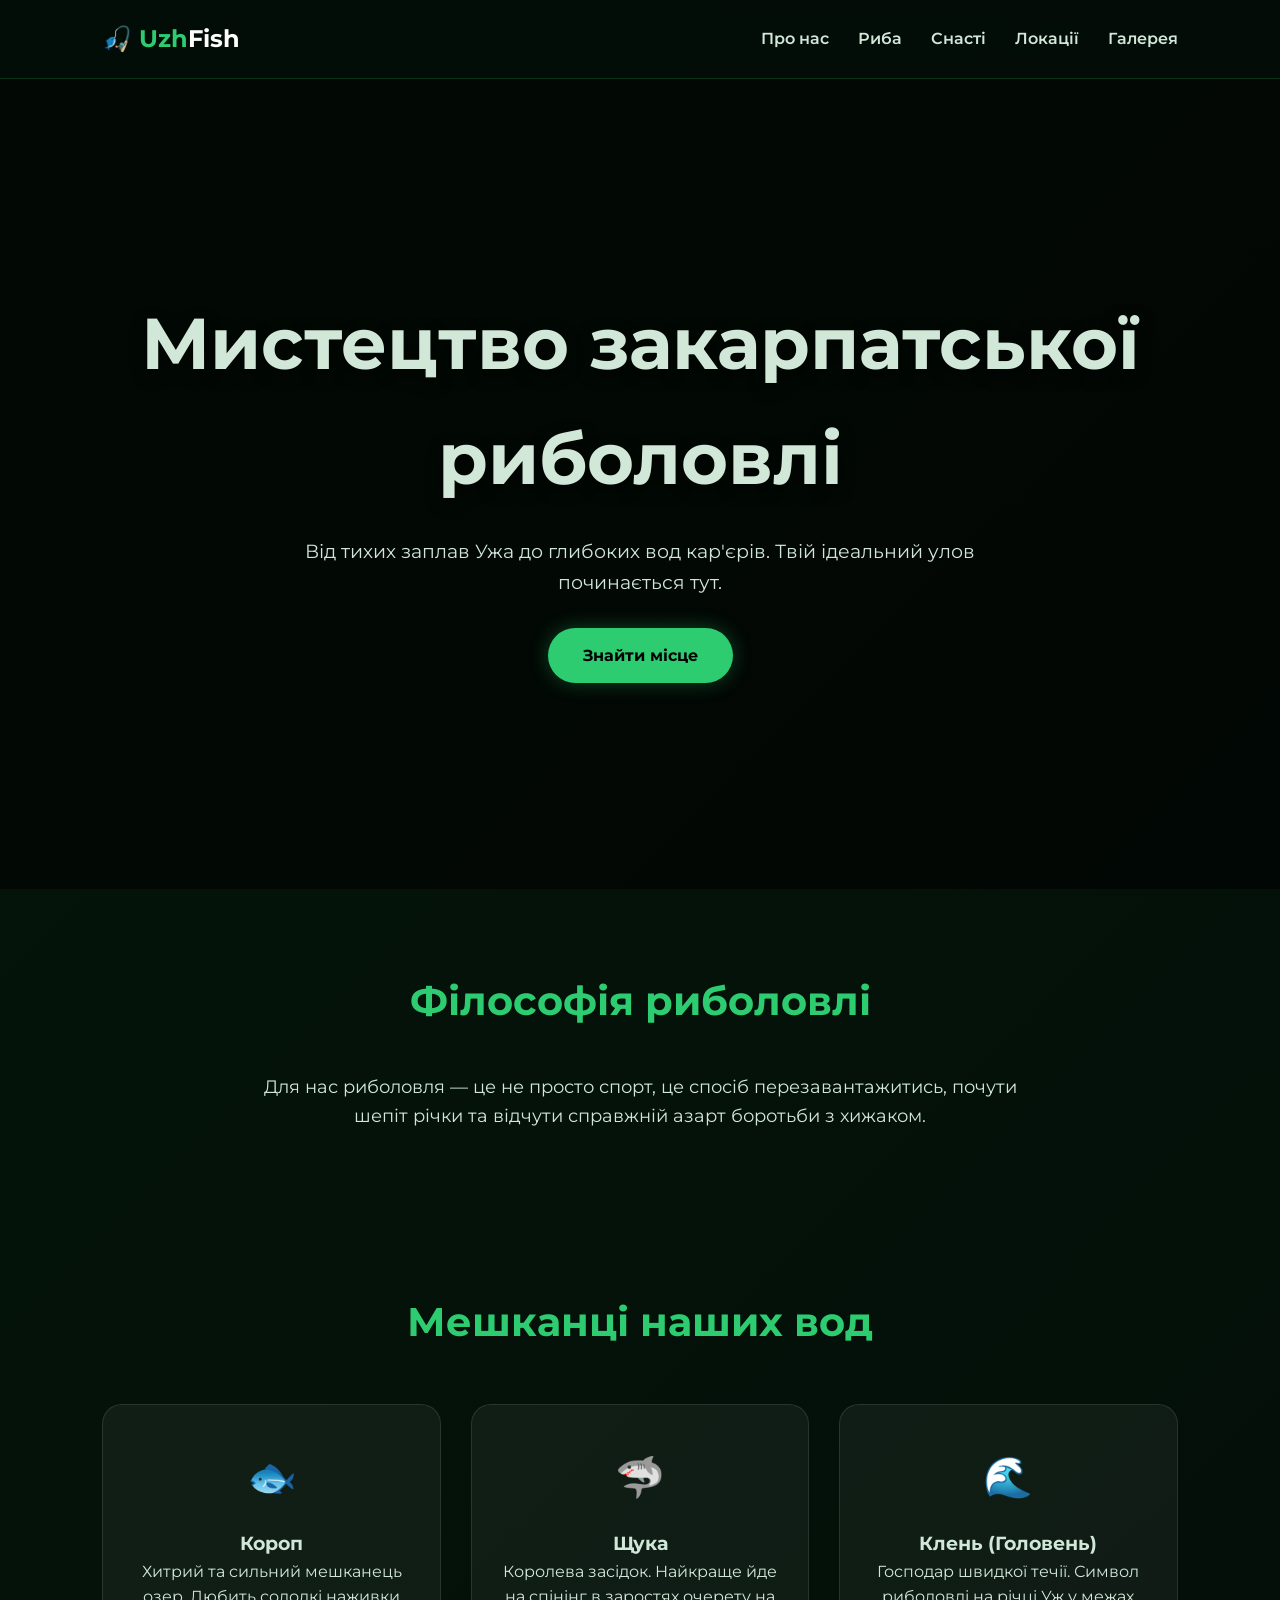
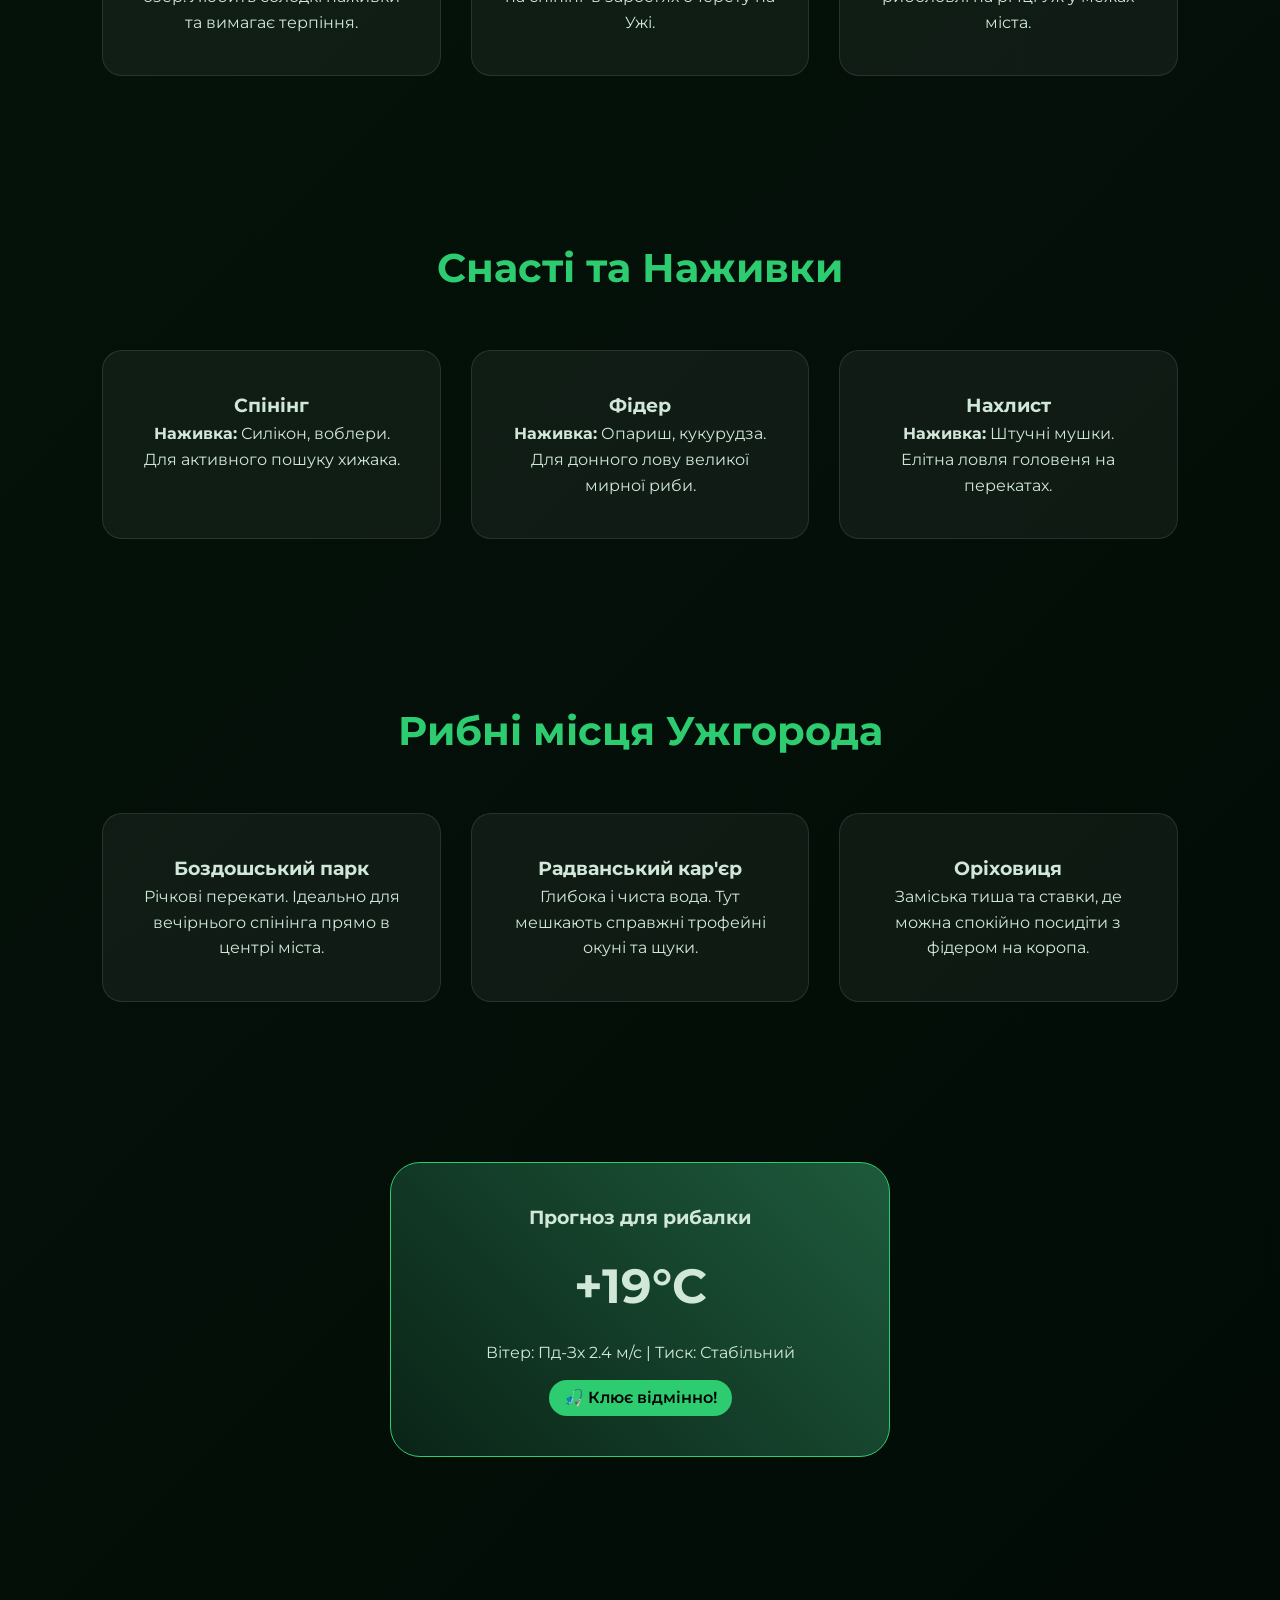
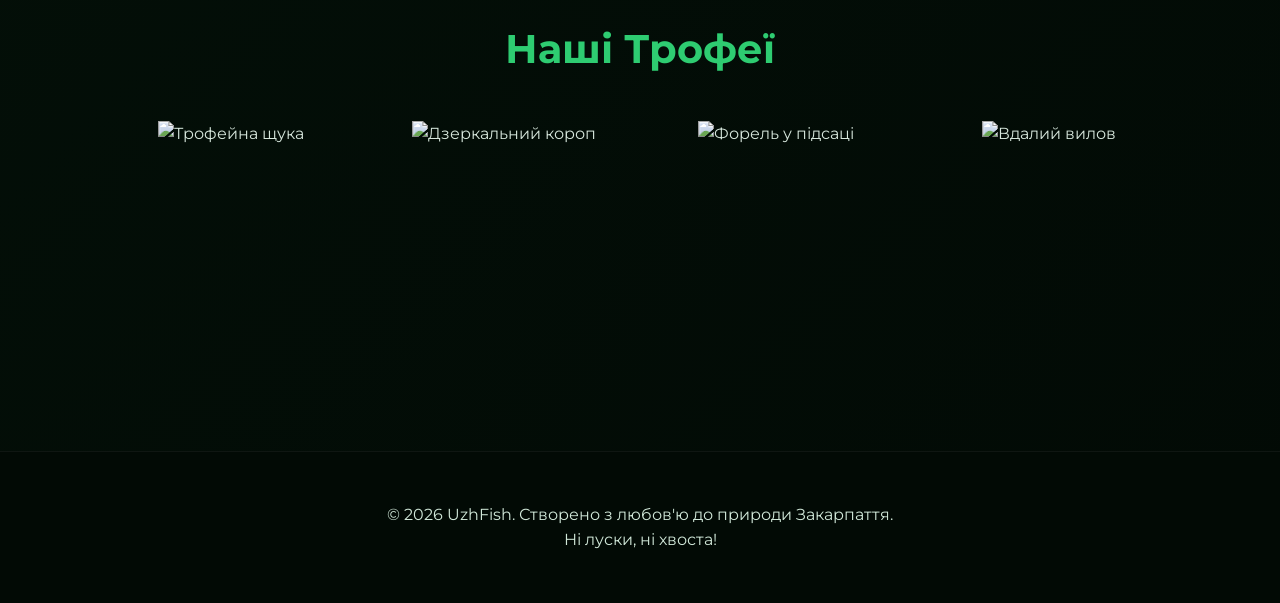
==== index.html @ f30ce9bf "Add files via upload" ====
<!DOCTYPE html>
<html lang="uk">
<head>
    <meta charset="UTF-8">
    <meta name="viewport" content="width=device-width, initial-scale=1.0">
    <title>UzhFish — Світ риболовлі в Ужгороді</title>
    <link rel="stylesheet" href="style.css">
    <link href="https://fonts.googleapis.com/css2?family=Montserrat:wght@400;600;700&display=swap" rel="stylesheet">
</head>
<body>

    <header>
        <div class="logo">🎣 <span>Uzh</span>Fish</div>
        <nav>
            <a href="#about">Про нас</a>
            <a href="#fishes">Риба</a>
            <a href="#tackle">Снасті</a>
            <a href="#locations">Локації</a>
            <a href="#gallery">Галерея</a>
        </nav>
    </header>

    <section class="hero">
        <div class="hero-content">
            <h1>Мистецтво закарпатської риболовлі</h1>
            <p>Від тихих заплав Ужа до глибоких вод кар'єрів. Твій ідеальний улов починається тут.</p>
            <a href="#locations" class="btn">Знайти місце</a>
        </div>
    </section>

    <section id="about" class="section">
        <h2>Філософія риболовлі</h2>
        <p class="section-desc">Для нас риболовля — це не просто спорт, це спосіб перезавантажитись, почути шепіт річки та відчути справжній азарт боротьби з хижаком.</p>
    </section>

    <section id="fishes" class="section">
        <h2 class="title-bg">Мешканці наших вод</h2>
        <div class="cards-grid">
            <div class="card reveal">
                <div class="card-icon">🐟</div>
                <h3>Короп</h3>
                <p>Хитрий та сильний мешканець озер. Любить солодкі наживки та вимагає терпіння.</p>
            </div>
            <div class="card reveal">
                <div class="card-icon">🦈</div>
                <h3>Щука</h3>
                <p>Королева засідок. Найкраще йде на спінінг в заростях очерету на Ужі.</p>
            </div>
            <div class="card reveal">
                <div class="card-icon">🌊</div>
                <h3>Клень (Головень)</h3>
                <p>Господар швидкої течії. Символ риболовлі на річці Уж у межах міста.</p>
            </div>
        </div>
    </section>

    <section id="tackle" class="section dark-bg">
        <h2>Снасті та Наживки</h2>
        <div class="cards-grid">
            <div class="card reveal">
                <h3>Спінінг</h3>
                <p><strong>Наживка:</strong> Силікон, воблери.<br>Для активного пошуку хижака.</p>
            </div>
            <div class="card reveal">
                <h3>Фідер</h3>
                <p><strong>Наживка:</strong> Опариш, кукурудза.<br>Для донного лову великої мирної риби.</p>
            </div>
            <div class="card reveal">
                <h3>Нахлист</h3>
                <p><strong>Наживка:</strong> Штучні мушки.<br>Елітна ловля головеня на перекатах.</p>
            </div>
        </div>
    </section>

    <section id="locations" class="section">
        <h2>Рибні місця Ужгорода</h2>
        <div class="cards-grid">
            <div class="card reveal location-card">
                <h3>Боздошський парк</h3>
                <p>Річкові перекати. Ідеально для вечірнього спінінга прямо в центрі міста.</p>
            </div>
            <div class="card reveal location-card">
                <h3>Радванський кар'єр</h3>
                <p>Глибока і чиста вода. Тут мешкають справжні трофейні окуні та щуки.</p>
            </div>
            <div class="card reveal location-card">
                <h3>Оріховиця</h3>
                <p>Заміська тиша та ставки, де можна спокійно посидіти з фідером на коропа.</p>
            </div>
        </div>
    </section>

    <section class="section">
        <div class="weather-widget">
            <h3>Прогноз для рибалки</h3>
            <div class="weather-main">+19°C</div>
            <p>Вітер: Пд-Зх 2.4 м/с | Тиск: Стабільний</p>
            <span class="badge">🎣 Клює відмінно!</span>
        </div>
    </section>

   <section id="gallery" class="section">
        <h2>Наші Трофеї</h2>
        <div class="gallery">
            <div class="gallery-item">
                <img src="C:\Users\SystemX\Desktop\123123312\Щука.jpg" alt="Трофейна щука">
            </div>
            <div class="gallery-item">
                <img src="C:\Users\SystemX\Desktop\123123312\Дзеркальний Короп.jpg" alt="Дзеркальний короп">
            </div>
            <div class="gallery-item">
                <img src="C:\Users\SystemX\Desktop\123123312\Форель.png" alt="Форель у підсаці">
            </div>
            <div class="gallery-item">
                <img src="C:\Users\SystemX\Desktop\123123312\Клень.jpg" alt="Вдалий вилов">
            </div>
        </div>
    </section>

    <footer>
        <p>© 2026 UzhFish. Створено з любов'ю до природи Закарпаття.</p>
        <p>Ні луски, ні хвоста!</p>
    </footer>

    <button id="backToTop" title="Нагору">↑</button>

    <script src="script.js"></script>
</body>
</html>
---- style.css ----
/* Основні налаштування */
:root {
    --dark-bg: #040d07;
    --main-green: #0a2417;
    --accent-green: #2ecc71;
    --text-light: #d1e8d9;
    --glass: rgba(255, 255, 255, 0.05);
}

* {
    margin: 0;
    padding: 0;
    box-sizing: border-box;
    font-family: 'Montserrat', sans-serif;
    scroll-behavior: smooth;
}

body {
    background: linear-gradient(135deg, #05160c 0%, #020a05 100%);
    color: var(--text-light);
    line-height: 1.6;
    overflow-x: hidden;
}

/* Скролбар */
::-webkit-scrollbar { width: 8px; }
::-webkit-scrollbar-track { background: var(--dark-bg); }
::-webkit-scrollbar-thumb { background: var(--accent-green); border-radius: 10px; }

/* Шапка */
header {
    display: flex;
    justify-content: space-between;
    align-items: center;
    padding: 20px 8%;
    background: rgba(4, 13, 7, 0.9);
    backdrop-filter: blur(10px);
    position: sticky;
    top: 0;
    z-index: 1000;
    border-bottom: 1px solid rgba(46, 204, 113, 0.2);
}

.logo {
    font-size: 24px;
    font-weight: 700;
    color: #fff;
}

.logo span { color: var(--accent-green); }

nav a {
    color: var(--text-light);
    text-decoration: none;
    margin-left: 25px;
    font-weight: 600;
    transition: 0.3s;
}

nav a:hover { color: var(--accent-green); }

/* Hero Section */
.hero {
    height: 90vh;
    background: linear-gradient(rgba(0,0,0,0.6), rgba(0,0,0,0.6)), 
                url('https://images.unsplash.com/photo-1541814674393-27ea22c4ebde?q=80&w=2000') center/cover;
    display: flex;
    align-items: center;
    justify-content: center;
    text-align: center;
}

.hero h1 {
    font-size: clamp(2.5rem, 6vw, 4.5rem);
    margin-bottom: 20px;
    text-shadow: 0 5px 15px rgba(0,0,0,0.5);
}

.hero p {
    font-size: 1.2rem;
    max-width: 700px;
    margin: 0 auto 30px;
}

.btn {
    display: inline-block;
    padding: 15px 35px;
    background: var(--accent-green);
    color: #000;
    text-decoration: none;
    font-weight: 700;
    border-radius: 50px;
    transition: 0.3s;
    box-shadow: 0 0 20px rgba(46, 204, 113, 0.3);
}

.btn:hover {
    transform: scale(1.05);
    background: #27ae60;
}

/* Секції */
.section {
    padding: 80px 8%;
    text-align: center;
}

h2 {
    font-size: 2.5rem;
    margin-bottom: 40px;
    color: var(--accent-green);
}

.section-desc {
    max-width: 800px;
    margin: 0 auto;
    font-size: 1.1rem;
}

/* Картки */
.cards-grid {
    display: grid;
    grid-template-columns: repeat(auto-fit, minmax(280px, 1fr));
    gap: 30px;
    margin-top: 50px;
}

.card {
    background: var(--glass);
    padding: 40px 30px;
    border-radius: 20px;
    border: 1px solid rgba(255,255,255,0.1);
    transition: 0.4s;
    opacity: 0;
    transform: translateY(30px);
}

.card.visible {
    opacity: 1;
    transform: translateY(0);
}

.card:hover {
    border-color: var(--accent-green);
    background: rgba(46, 204, 113, 0.05);
    transform: translateY(-10px);
}

.card-icon {
    font-size: 40px;
    margin-bottom: 20px;
}

/* Погода */
.weather-widget {
    background: linear-gradient(45deg, #0a2417, #1e5a3c);
    padding: 40px;
    border-radius: 30px;
    max-width: 500px;
    margin: 0 auto;
    border: 1px solid var(--accent-green);
}

.weather-main {
    font-size: 3rem;
    font-weight: 700;
    margin: 15px 0;
}

.badge {
    display: inline-block;
    margin-top: 15px;
    background: var(--accent-green);
    color: #000;
    padding: 5px 15px;
    border-radius: 20px;
    font-weight: 600;
}

/* Галерея */
.gallery {
    display: grid;
    grid-template-columns: repeat(auto-fit, minmax(200px, 1fr));
    gap: 15px;
}

.gallery-item {
    height: 250px;
    border-radius: 15px;
    overflow: hidden;
}

.gallery-item img {
    width: 100%;
    height: 100%;
    object-fit: cover;
    transition: 0.5s;
    filter: grayscale(30%);
}

.gallery-item:hover img {
    transform: scale(1.1);
    filter: grayscale(0%);
}

/* Футер */
footer {
    padding: 50px;
    background: #020a05;
    text-align: center;
    border-top: 1px solid var(--glass);
}

/* Кнопка вгору */
#backToTop {
    position: fixed;
    bottom: 30px;
    right: 30px;
    background: var(--accent-green);
    border: none;
    width: 50px;
    height: 50px;
    border-radius: 50%;
    color: #000;
    font-size: 20px;
    font-weight: bold;
    cursor: pointer;
    display: none;
    z-index: 1001;
}

@media (max-width: 768px) {
    header { flex-direction: column; gap: 15px; }
    nav a { margin: 0 10px; font-size: 14px; }
}
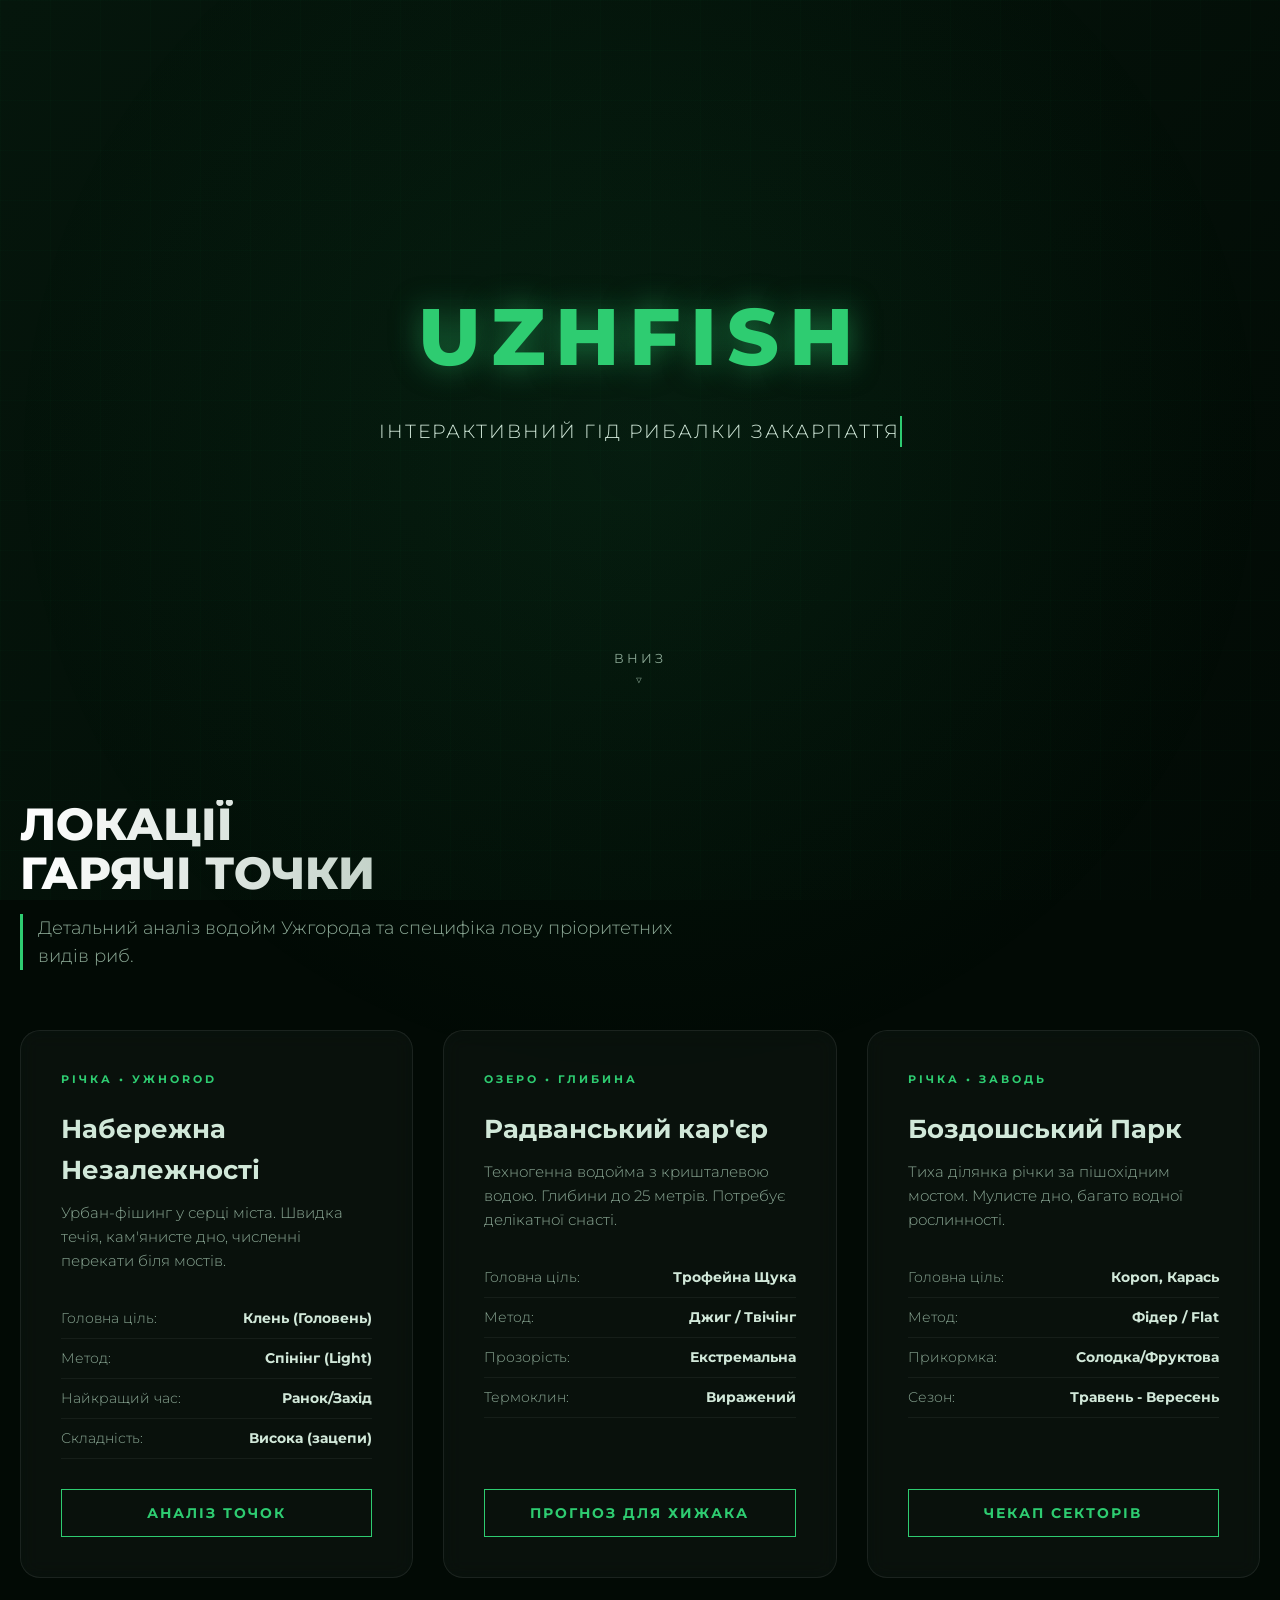
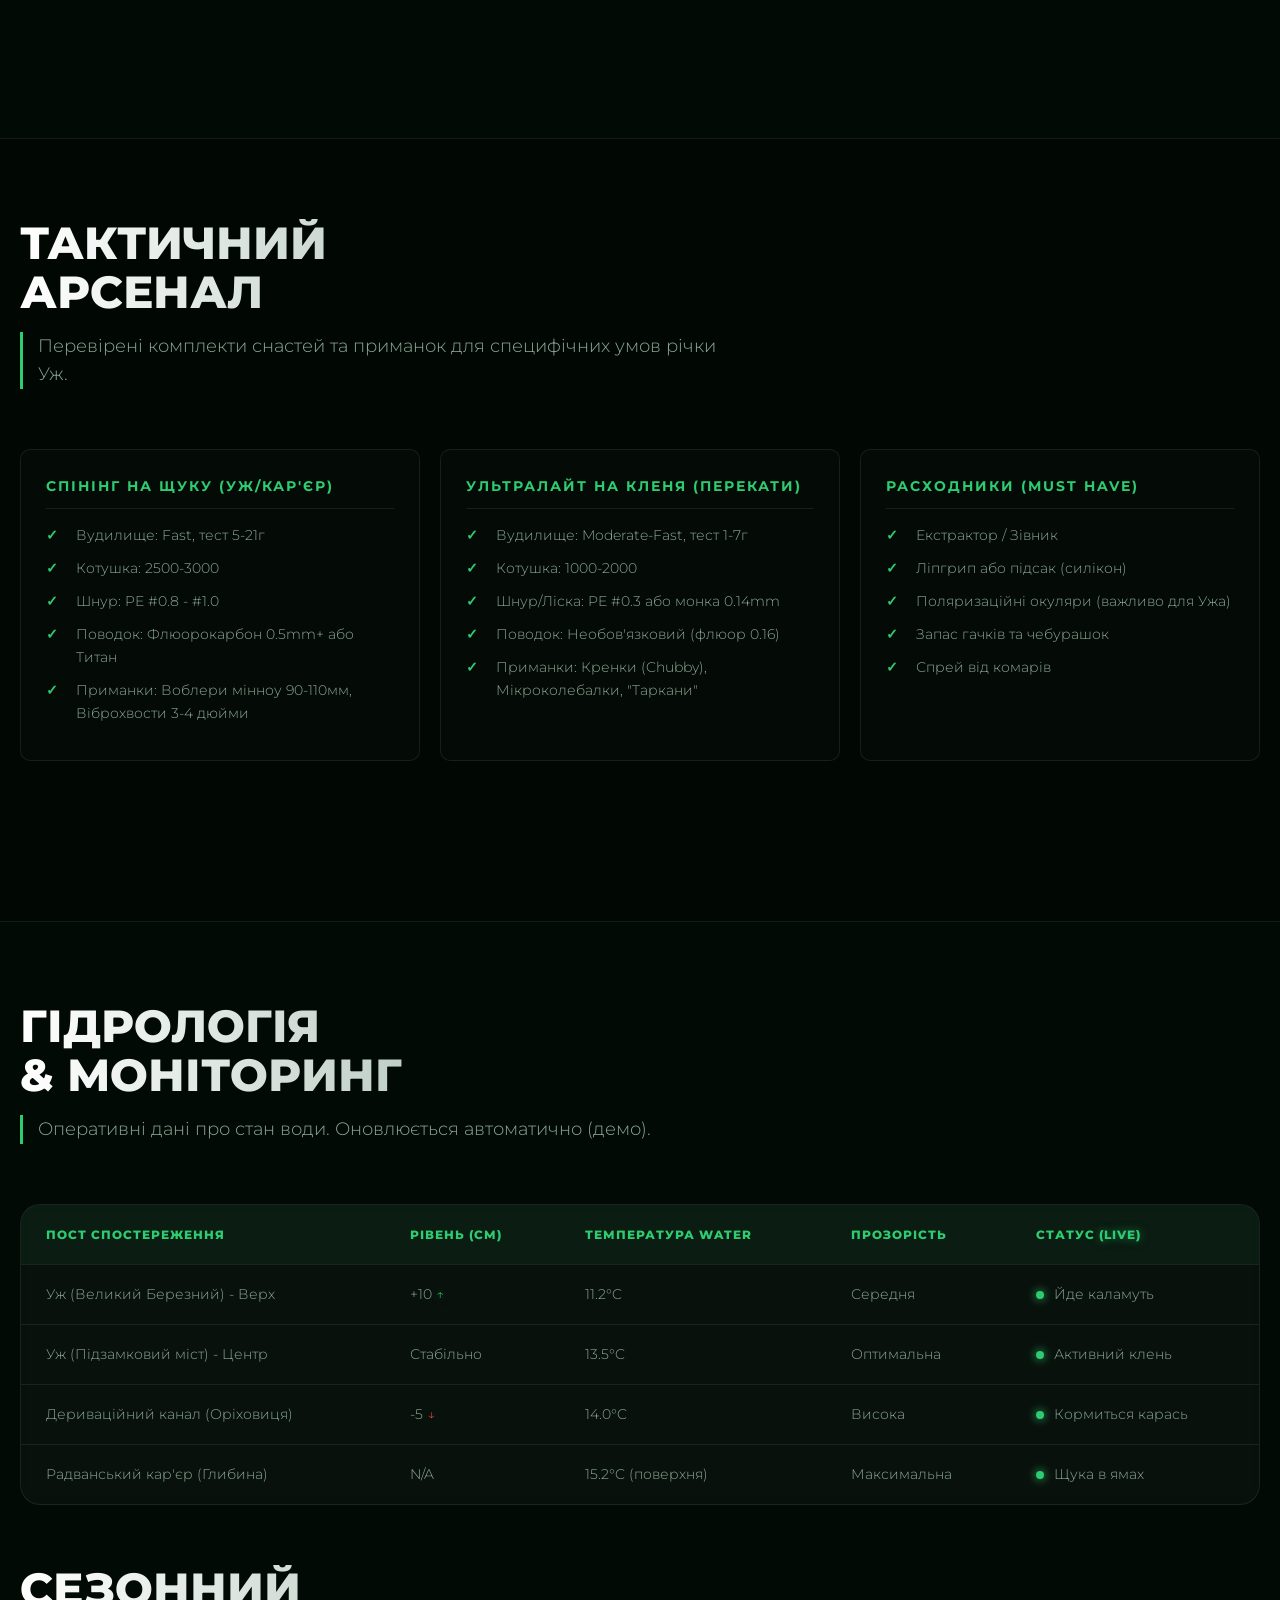
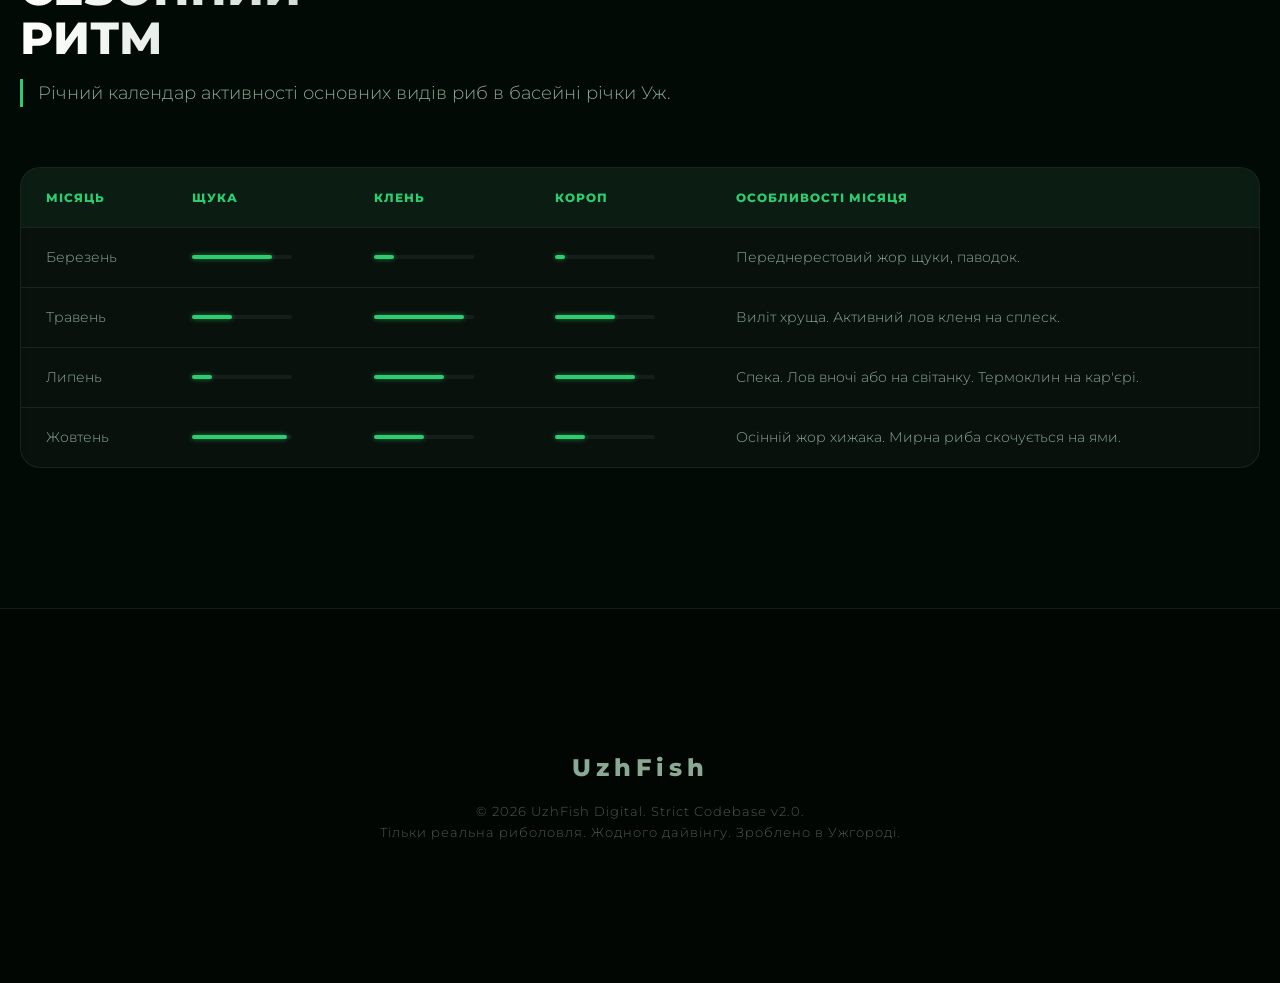
==== commit 437838ce: "Update index.html" ====
--- a/index.html
+++ b/index.html
@@ -3,127 +3,724 @@
 <head>
     <meta charset="UTF-8">
     <meta name="viewport" content="width=device-width, initial-scale=1.0">
-    <title>UzhFish — Світ риболовлі в Ужгороді</title>
-    <link rel="stylesheet" href="style.css">
-    <link href="https://fonts.googleapis.com/css2?family=Montserrat:wght@400;600;700&display=swap" rel="stylesheet">
+    <title>UzhFish — Преміальна Екосистема Рибалок Ужгорода</title>
+    <link href="https://fonts.googleapis.com/css2?family=Montserrat:wght@300;400;700;800&display=swap" rel="stylesheet">
+    
+    <style>
+        /* --- ДИЗАЙН-СИСТЕМА "DEEP RIVER DARK MODE" --- */
+        :root {
+            --bg-dark: #020a05;
+            --bg-gradient: linear-gradient(135deg, #05160c 0%, #020a05 100%);
+            --neon-green: #2ecc71;
+            --neon-glow: rgba(46, 204, 113, 0.6);
+            --text-main: #d1e8d9;
+            --text-muted: #8ba895;
+            --glass-bg: rgba(255, 255, 255, 0.03);
+            --glass-border: rgba(255, 255, 255, 0.08);
+            --font-family: 'Montserrat', sans-serif;
+            --ease-out-back: cubic-bezier(0.175, 0.885, 0.32, 1.275);
+        }
+
+        /* --- ГЛОБАЛЬНІ СКИНУТТЯ ТА БАЗА --- */
+        * {
+            margin: 0;
+            padding: 0;
+            box-sizing: border-box;
+            outline: none;
+        }
+
+        html {
+            scroll-behavior: smooth;
+            font-size: 16px;
+        }
+
+        body {
+            background-color: var(--bg-dark);
+            background-image: var(--bg-gradient);
+            background-attachment: fixed;
+            color: var(--text-main);
+            font-family: var(--font-family);
+            line-height: 1.6;
+            overflow-x: hidden;
+            position: relative;
+        }
+
+        /* Фонова текстура - сітка */
+        body::before {
+            content: '';
+            position: fixed;
+            top: 0; left: 0; width: 100%; height: 100%;
+            background-image: linear-gradient(rgba(46, 204, 113, 0.02) 1px, transparent 1px),
+                              linear-gradient(90deg, rgba(46, 204, 113, 0.02) 1px, transparent 1px);
+            background-size: 50px 50px;
+            z-index: -1;
+        }
+
+        /* Глибоке підсвічування води (Паралакс фон) */
+        .deep-water-light {
+            position: fixed;
+            top: 50%; left: 50%;
+            transform: translate(-50%, -50%);
+            width: 100vmax; height: 100vmax;
+            background: radial-gradient(circle, rgba(46, 204, 113, 0.07) 0%, rgba(2, 10, 5, 0) 70%);
+            z-index: -2;
+            pointer-events: none;
+        }
+
+        /* Кастомний скролбар */
+        ::-webkit-scrollbar { width: 8px; }
+        ::-webkit-scrollbar-track { background: var(--bg-dark); }
+        ::-webkit-scrollbar-thumb {
+            background: var(--neon-green);
+            border-radius: 10px;
+            box-shadow: 0 0 10px var(--neon-glow);
+        }
+
+        /* Утиліти */
+        .container {
+            max-width: 1300px;
+            margin: 0 auto;
+            padding: 80px 20px;
+        }
+
+        .neon-text {
+            color: var(--neon-green);
+            text-shadow: 0 0 10px var(--neon-glow);
+        }
+
+        /* --- ХЕДЕР (HERO SECTION) --- */
+        header {
+            height: 80vh;
+            display: flex;
+            flex-direction: column;
+            justify-content: center;
+            align-items: center;
+            text-align: center;
+            position: relative;
+            overflow: hidden;
+        }
+
+        .logo {
+            font-size: 5rem;
+            font-weight: 800;
+            text-transform: uppercase;
+            letter-spacing: 10px;
+            color: var(--neon-green);
+            text-shadow: 0 0 30px rgba(46, 204, 113, 0.5);
+            margin-bottom: 15px;
+            position: relative;
+        }
+
+        /* Анімація друку для слогану */
+        .typewriter h1 {
+            overflow: hidden;
+            border-right: 2px solid var(--neon-green);
+            white-space: nowrap;
+            margin: 0 auto;
+            letter-spacing: 2px;
+            font-weight: 300;
+            font-size: 1.2rem;
+            animation: typing 3.5s steps(40, end), blink-caret 0.75s step-end infinite;
+        }
+
+        @keyframes typing { from { width: 0 } to { width: 100% } }
+        @keyframes blink-caret { from, to { border-color: transparent } 50% { border-color: var(--neon-green); } }
+
+        .scroll-down {
+            position: absolute;
+            bottom: 30px;
+            font-size: 0.8rem;
+            text-transform: uppercase;
+            letter-spacing: 3px;
+            color: var(--text-muted);
+            animation: arrow-bounce 2s infinite;
+            cursor: pointer;
+        }
+
+        @keyframes arrow-bounce {
+            0%, 20%, 50%, 80%, 100% { transform: translateY(0); }
+            40% { transform: translateY(-10px); }
+            60% { transform: translateY(-5px); }
+        }
+
+        /* --- СЕКЦІЇ ТА ТИПОГРАФІЯ --- */
+        .section-header {
+            margin-bottom: 60px;
+            max-width: 700px;
+        }
+
+        .section-title {
+            font-weight: 800;
+            font-size: 2.8rem;
+            text-transform: uppercase;
+            line-height: 1.1;
+            margin-bottom: 15px;
+            background: linear-gradient(to right, #fff, var(--text-muted));
+            -webkit-background-clip: text;
+            -webkit-text-fill-color: transparent;
+        }
+
+        .section-subtitle {
+            font-weight: 300;
+            color: var(--text-muted);
+            font-size: 1.1rem;
+            border-left: 3px solid var(--neon-green);
+            padding-left: 15px;
+        }
+
+        h3 {
+            font-weight: 700;
+            font-size: 1.6rem;
+            margin-bottom: 10px;
+        }
+
+        /* --- КАРТКИ (GLASSMORPHISM + 3D HOVER) --- */
+        .grid-3 {
+            display: grid;
+            grid-template-columns: repeat(auto-fit, minmax(350px, 1fr));
+            gap: 30px;
+            margin-bottom: 80px;
+        }
+
+        .glass-card {
+            background: var(--glass-bg);
+            backdrop-filter: blur(10px);
+            -webkit-backdrop-filter: blur(10px);
+            border: 1px solid var(--glass-border);
+            padding: 40px;
+            border-radius: 20px;
+            transition: transform 0.5s var(--ease-out-back), border-color 0.3s ease, box-shadow 0.3s ease;
+            position: relative;
+            display: flex;
+            flex-direction: column;
+            transform-style: preserve-3d; /* Для 3D ефекту */
+        }
+
+        .glass-card:hover {
+            border-color: var(--neon-green);
+            box-shadow: 0 20px 50px rgba(46, 204, 113, 0.15);
+            /* Transform додається через JS для 3D нахилу */
+        }
+
+        .card-category {
+            font-size: 0.7rem;
+            text-transform: uppercase;
+            color: var(--neon-green);
+            font-weight: 700;
+            letter-spacing: 3px;
+            margin-bottom: 20px;
+            display: block;
+        }
+
+        .card-description {
+            font-weight: 300;
+            color: var(--text-muted);
+            margin-bottom: 25px;
+            font-size: 0.95rem;
+        }
+
+        .data-list {
+            list-style: none;
+            margin-bottom: 30px;
+            font-size: 0.9rem;
+        }
+
+        .data-list li {
+            display: flex;
+            justify-content: space-between;
+            padding: 8px 0;
+            border-bottom: 1px solid rgba(255, 255, 255, 0.05);
+        }
+
+        .data-list li span:first-child { color: var(--text-muted); font-weight: 300;}
+        .data-list li span:last-child { color: var(--text-main); font-weight: 700;}
+
+        /* --- КНОПКИ --- */
+        .btn-action {
+            background: transparent;
+            border: 1px solid var(--neon-green);
+            color: var(--neon-green);
+            padding: 15px 30px;
+            font-family: var(--font-family);
+            font-weight: 700;
+            text-transform: uppercase;
+            font-size: 0.85rem;
+            cursor: pointer;
+            margin-top: auto;
+            transition: all 0.3s ease;
+            letter-spacing: 2px;
+            position: relative;
+            overflow: hidden;
+            z-index: 1;
+        }
+
+        .btn-action::before {
+            content: '';
+            position: absolute;
+            top: 0; left: -100%; width: 100%; height: 100%;
+            background: var(--neon-green);
+            transition: all 0.3s ease;
+            z-index: -1;
+        }
+
+        .btn-action:hover {
+            color: var(--bg-dark);
+            box-shadow: 0 0 30px var(--neon-glow);
+        }
+
+        .btn-action:hover::before {
+            left: 0;
+        }
+
+        /* --- БЛОК: ТАКТИЧНИЙ АРСЕНАЛ (ЧЕК-ЛИСТИ) --- */
+        .arsenal-section {
+            background: rgba(0,0,0,0.2);
+            border-top: 1px solid var(--glass-border);
+            border-bottom: 1px solid var(--glass-border);
+        }
+
+        .gear-grid {
+            display: grid;
+            grid-template-columns: repeat(auto-fit, minmax(280px, 1fr));
+            gap: 20px;
+        }
+
+        .gear-box {
+            background: rgba(255,255,255,0.01);
+            border: 1px solid var(--glass-border);
+            padding: 25px;
+            border-radius: 10px;
+        }
+
+        .gear-box h4 {
+            color: var(--neon-green);
+            text-transform: uppercase;
+            font-size: 0.9rem;
+            letter-spacing: 2px;
+            margin-bottom: 15px;
+            border-bottom: 1px solid var(--glass-border);
+            padding-bottom: 10px;
+        }
+
+        .checklist {
+            list-style: none;
+        }
+
+        .checklist li {
+            position: relative;
+            padding-left: 30px;
+            margin-bottom: 10px;
+            font-weight: 300;
+            font-size: 0.9rem;
+            color: var(--text-muted);
+        }
+
+        .checklist li::before {
+            content: '✓';
+            position: absolute;
+            left: 0;
+            color: var(--neon-green);
+            font-weight: 700;
+        }
+
+        /* --- ТАБЛИЦІ (МОНІТОРИНГ ТА КАЛЕНДАР) --- */
+        .table-wrapper {
+            background: var(--glass-bg);
+            border-radius: 20px;
+            border: 1px solid var(--glass-border);
+            overflow: hidden;
+            margin-bottom: 60px;
+            backdrop-filter: blur(5px);
+        }
+
+        .uzh-table {
+            width: 100%;
+            border-collapse: collapse;
+            text-align: left;
+            font-size: 0.9rem;
+        }
+
+        .uzh-table thead th {
+            background: rgba(46, 204, 113, 0.05);
+            color: var(--neon-green);
+            padding: 20px 25px;
+            font-weight: 800;
+            text-transform: uppercase;
+            letter-spacing: 1px;
+            font-size: 0.75rem;
+            border-bottom: 1px solid var(--glass-border);
+        }
+
+        .uzh-table tbody td {
+            padding: 18px 25px;
+            border-bottom: 1px solid var(--glass-border);
+            font-weight: 300;
+            color: var(--text-muted);
+            transition: background 0.3s ease;
+        }
+
+        .uzh-table tbody tr:last-child td {
+            border-bottom: none;
+        }
+
+        .uzh-table tbody tr:hover td {
+            background: rgba(255,255,255,0.02);
+            color: var(--text-main);
+        }
+
+        /* Пульсуючий індикатор LIVE */
+        .live-indicator {
+            display: inline-block;
+            width: 8px; height: 8px;
+            background-color: var(--neon-green);
+            border-radius: 50%;
+            margin-right: 10px;
+            box-shadow: 0 0 10px var(--neon-green);
+            animation: pulse-neon 1.5s infinite;
+        }
+
+        @keyframes pulse-neon {
+            0% { box-shadow: 0 0 0 0 rgba(46, 204, 113, 0.7); }
+            70% { box-shadow: 0 0 0 10px rgba(46, 204, 113, 0); }
+            100% { box-shadow: 0 0 0 0 rgba(46, 204, 113, 0); }
+        }
+
+        /* Рейтинг активності в календарі */
+        .activity-bar {
+            height: 4px;
+            background: rgba(255,255,255,0.05);
+            border-radius: 2px;
+            position: relative;
+            width: 100px;
+        }
+
+        .activity-fill {
+            position: absolute;
+            top: 0; left: 0; height: 100%;
+            background: var(--neon-green);
+            border-radius: 2px;
+            box-shadow: 0 0 5px var(--neon-glow);
+        }
+
+        /* --- АНІМАЦІЇ ПОЯВИ (REVEAL) --- */
+        .reveal {
+            opacity: 0;
+            transform: translateY(50px);
+            transition: all 1s cubic-bezier(0.215, 0.61, 0.355, 1);
+        }
+
+        .reveal.is-visible {
+            opacity: 1;
+            transform: translateY(0);
+        }
+
+        /* --- ФУТЕР --- */
+        footer {
+            text-align: center;
+            padding: 60px 20px;
+            border-top: 1px solid var(--glass-border);
+            background: rgba(0,0,0,0.3);
+            position: relative;
+        }
+
+        .footer-logo {
+            font-weight: 800;
+            font-size: 1.5rem;
+            color: var(--text-muted);
+            letter-spacing: 5px;
+            margin-bottom: 15px;
+            display: block;
+        }
+
+        .footer-credits {
+            font-size: 0.8rem;
+            color: #555;
+            font-weight: 300;
+            letter-spacing: 1px;
+        }
+    </style>
 </head>
 <body>
 
+    <div class="deep-water-light" id="parallaxBg"></div>
+
     <header>
-        <div class="logo">🎣 <span>Uzh</span>Fish</div>
-        <nav>
-            <a href="#about">Про нас</a>
-            <a href="#fishes">Риба</a>
-            <a href="#tackle">Снасті</a>
-            <a href="#locations">Локації</a>
-            <a href="#gallery">Галерея</a>
-        </nav>
+        <div class="logo">UzhFish</div>
+        <div class="typewriter">
+            <h1>ІНТЕРАКТИВНИЙ ГІД РИБАЛКИ ЗАКАРПАТТЯ</h1>
+        </div>
+        <div class="scroll-down" onclick="document.getElementById('content').scrollIntoView();">
+            Вниз<br>▽
+        </div>
     </header>
 
-    <section class="hero">
-        <div class="hero-content">
-            <h1>Мистецтво закарпатської риболовлі</h1>
-            <p>Від тихих заплав Ужа до глибоких вод кар'єрів. Твій ідеальний улов починається тут.</p>
-            <a href="#locations" class="btn">Знайти місце</a>
-        </div>
-    </section>
-
-    <section id="about" class="section">
-        <h2>Філософія риболовлі</h2>
-        <p class="section-desc">Для нас риболовля — це не просто спорт, це спосіб перезавантажитись, почути шепіт річки та відчути справжній азарт боротьби з хижаком.</p>
-    </section>
-
-    <section id="fishes" class="section">
-        <h2 class="title-bg">Мешканці наших вод</h2>
-        <div class="cards-grid">
-            <div class="card reveal">
-                <div class="card-icon">🐟</div>
-                <h3>Короп</h3>
-                <p>Хитрий та сильний мешканець озер. Любить солодкі наживки та вимагає терпіння.</p>
+    <main class="container" id="content">
+        
+        <section class="reveal">
+            <div class="section-header">
+                <h2 class="section-title">Локації<br>Гарячі Точки</h2>
+                <p class="section-subtitle">Детальний аналіз водойм Ужгорода та специфіка лову пріоритетних видів риб.</p>
             </div>
-            <div class="card reveal">
-                <div class="card-icon">🦈</div>
-                <h3>Щука</h3>
-                <p>Королева засідок. Найкраще йде на спінінг в заростях очерету на Ужі.</p>
+
+            <div class="grid-3">
+                
+                <div class="glass-card tilt-card">
+                    <span class="card-category">Річка • Ужhorod</span>
+                    <h3>Набережна Незалежності</h3>
+                    <p class="card-description">Урбан-фішинг у серці міста. Швидка течія, кам'янисте дно, численні перекати біля мостів.</p>
+                    <ul class="data-list">
+                        <li><span>Головна ціль:</span> <span>Клень (Головень)</span></li>
+                        <li><span>Метод:</span> <span>Спінінг (Light)</span></li>
+                        <li><span>Найкращий час:</span> <span>Ранок/Захід</span></li>
+                        <li><span>Складність:</span> <span>Висока (зацепи)</span></li>
+                    </ul>
+                    <button class="btn-action">Аналіз точок</button>
+                </div>
+
+                <div class="glass-card tilt-card">
+                    <span class="card-category">Озеро • Глибина</span>
+                    <h3>Радванський кар'єр</h3>
+                    <p class="card-description">Техногенна водойма з кришталевою водою. Глибини до 25 метрів. Потребує делікатної снасті.</p>
+                    <ul class="data-list">
+                        <li><span>Головна ціль:</span> <span>Трофейна Щука</span></li>
+                        <li><span>Метод:</span> <span>Джиг / Твічінг</span></li>
+                        <li><span>Прозорість:</span> <span>Екстремальна</span></li>
+                        <li><span>Термоклин:</span> <span>Виражений</span></li>
+                    </ul>
+                    <button class="btn-action">Прогноз для хижака</button>
+                </div>
+
+                <div class="glass-card tilt-card">
+                    <span class="card-category">Річка • Заводь</span>
+                    <h3>Боздошський Парк</h3>
+                    <p class="card-description">Тиха ділянка річки за пішохідним мостом. Мулисте дно, багато водної рослинності.</p>
+                    <ul class="data-list">
+                        <li><span>Головна ціль:</span> <span>Короп, Карась</span></li>
+                        <li><span>Метод:</span> <span>Фідер / Flat</span></li>
+                        <li><span>Прикормка:</span> <span>Солодка/Фруктова</span></li>
+                        <li><span>Сезон:</span> <span>Травень - Вересень</span></li>
+                    </ul>
+                    <button class="btn-action">Чекап секторів</button>
+                </div>
+
             </div>
-            <div class="card reveal">
-                <div class="card-icon">🌊</div>
-                <h3>Клень (Головень)</h3>
-                <p>Господар швидкої течії. Символ риболовлі на річці Уж у межах міста.</p>
+        </section>
+    </main>
+
+    <section class="arsenal-section reveal">
+        <div class="container">
+            <div class="section-header">
+                <h2 class="section-title">Тактичний<br>Арсенал</h2>
+                <p class="section-subtitle">Перевірені комплекти снастей та приманок для специфічних умов річки Уж.</p>
+            </div>
+
+            <div class="grid-3 gear-grid">
+                
+                <div class="gear-box">
+                    <h4>Спінінг на Щуку (Уж/Кар'єр)</h4>
+                    <ul class="checklist">
+                        <li>Вудилище: Fast, тест 5-21г</li>
+                        <li>Котушка: 2500-3000</li>
+                        <li>Шнур: PE #0.8 - #1.0</li>
+                        <li>Поводок: Флюорокарбон 0.5mm+ або Титан</li>
+                        <li>Приманки: Воблери мінноу 90-110мм, Віброхвости 3-4 дюйми</li>
+                    </ul>
+                </div>
+
+                <div class="gear-box">
+                    <h4>Ультралайт на Кленя (Перекати)</h4>
+                    <ul class="checklist">
+                        <li>Вудилище: Moderate-Fast, тест 1-7г</li>
+                        <li>Котушка: 1000-2000</li>
+                        <li>Шнур/Ліска: PE #0.3 або монка 0.14mm</li>
+                        <li>Поводок: Необов'язковий (флюор 0.16)</li>
+                        <li>Приманки: Кренки (Chubby), Мікроколебалки, "Таркани"</li>
+                    </ul>
+                </div>
+
+                <div class="gear-box">
+                    <h4>Расходники (Must Have)</h4>
+                    <ul class="checklist">
+                        <li>Екстрактор / Зівник</li>
+                        <li>Ліпгрип або підсак (силікон)</li>
+                        <li>Поляризаційні окуляри (важливо для Ужа)</li>
+                        <li>Запас гачків та чебурашок</li>
+                        <li>Спрей від комарів</li>
+                    </ul>
+                </div>
             </div>
         </div>
     </section>
 
-    <section id="tackle" class="section dark-bg">
-        <h2>Снасті та Наживки</h2>
-        <div class="cards-grid">
-            <div class="card reveal">
-                <h3>Спінінг</h3>
-                <p><strong>Наживка:</strong> Силікон, воблери.<br>Для активного пошуку хижака.</p>
+    <main class="container">
+        
+        <section class="reveal">
+            <div class="section-header">
+                <h2 class="section-title">Гідрологія<br>& Моніторинг</h2>
+                <p class="section-subtitle">Оперативні дані про стан води. Оновлюється автоматично (демо).</p>
             </div>
-            <div class="card reveal">
-                <h3>Фідер</h3>
-                <p><strong>Наживка:</strong> Опариш, кукурудза.<br>Для донного лову великої мирної риби.</p>
+
+            <div class="table-wrapper">
+                <table class="uzh-table">
+                    <thead>
+                        <tr>
+                            <th>Пост спостереження</th>
+                            <th>Рівень (см)</th>
+                            <th>Температура Water</th>
+                            <th>Прозорість</th>
+                            <th>Статус <span class="neon-text">(LIVE)</span></th>
+                        </tr>
+                    </thead>
+                    <tbody>
+                        <tr>
+                            <td>Уж (Великий Березний) - Верх</td>
+                            <td>+10 <span class="neon-text">↑</span></td>
+                            <td>11.2°C</td>
+                            <td>Середня</td>
+                            <td><span class="live-indicator"></span>Йде каламуть</td>
+                        </tr>
+                        <tr>
+                            <td>Уж (Підзамковий міст) - Центр</td>
+                            <td>Стабільно</td>
+                            <td>13.5°C</td>
+                            <td>Оптимальна</td>
+                            <td><span class="live-indicator"></span>Активний клень</td>
+                        </tr>
+                        <tr>
+                            <td>Дериваційний канал (Оріховиця)</td>
+                            <td>-5 <span style="color: #e74c3c">↓</span></td>
+                            <td>14.0°C</td>
+                            <td>Висока</td>
+                            <td><span class="live-indicator"></span>Кормиться карась</td>
+                        </tr>
+                        <tr>
+                            <td>Радванський кар'єр (Глибина)</td>
+                            <td>N/A</td>
+                            <td>15.2°C (поверхня)</td>
+                            <td>Максимальна</td>
+                            <td><span class="live-indicator"></span>Щука в ямах</td>
+                        </tr>
+                    </tbody>
+                </table>
             </div>
-            <div class="card reveal">
-                <h3>Нахлист</h3>
-                <p><strong>Наживка:</strong> Штучні мушки.<br>Елітна ловля головеня на перекатах.</p>
+        </section>
+
+        <section class="reveal">
+            <div class="section-header">
+                <h2 class="section-title">Сезонний<br>Ритм</h2>
+                <p class="section-subtitle">Річний календар активності основних видів риб в басейні річки Уж.</p>
             </div>
+
+            <div class="table-wrapper">
+                <table class="uzh-table">
+                    <thead>
+                        <tr>
+                            <th>Місяць</th>
+                            <th>Щука</th>
+                            <th>Клень</th>
+                            <th>Короп</th>
+                            <th>Особливості місяця</th>
+                        </tr>
+                    </thead>
+                    <tbody>
+                        <tr>
+                            <td>Березень</td>
+                            <td><div class="activity-bar"><div class="activity-fill" style="width: 80%"></div></div></td>
+                            <td><div class="activity-bar"><div class="activity-fill" style="width: 20%"></div></div></td>
+                            <td><div class="activity-bar"><div class="activity-fill" style="width: 10%"></div></div></td>
+                            <td>Переднерестовий жор щуки, паводок.</td>
+                        </tr>
+                        <tr>
+                            <td>Травень</td>
+                            <td><div class="activity-bar"><div class="activity-fill" style="width: 40%"></div></div></td>
+                            <td><div class="activity-bar"><div class="activity-fill" style="width: 90%"></div></div></td>
+                            <td><div class="activity-bar"><div class="activity-fill" style="width: 60%"></div></div></td>
+                            <td>Виліт хруща. Активний лов кленя на сплеск.</td>
+                        </tr>
+                        <tr>
+                            <td>Липень</td>
+                            <td><div class="activity-bar"><div class="activity-fill" style="width: 20%"></div></div></td>
+                            <td><div class="activity-bar"><div class="activity-fill" style="width: 70%"></div></div></td>
+                            <td><div class="activity-bar"><div class="activity-fill" style="width: 80%"></div></div></td>
+                            <td>Спека. Лов вночі або на світанку. Термоклин на кар'єрі.</td>
+                        </tr>
+                        <tr>
+                            <td>Жовтень</td>
+                            <td><div class="activity-bar"><div class="activity-fill" style="width: 95%"></div></div></td>
+                            <td><div class="activity-bar"><div class="activity-fill" style="width: 50%"></div></div></td>
+                            <td><div class="activity-bar"><div class="activity-fill" style="width: 30%"></div></div></td>
+                            <td>Осінній жор хижака. Мирна риба скочується на ями.</td>
+                        </tr>
+                    </tbody>
+                </table>
+            </div>
+        </section>
+
+    </main>
+
+    <footer>
+        <div class="container">
+            <span class="footer-logo">UzhFish</span>
+            <p class="footer-credits">
+                &copy; 2026 UzhFish Digital. Strict Codebase v2.0.<br>
+                Тільки реальна риболовля. Жодного дайвінгу. Зроблено в Ужгороді.
+            </p>
         </div>
-    </section>
-
-    <section id="locations" class="section">
-        <h2>Рибні місця Ужгорода</h2>
-        <div class="cards-grid">
-            <div class="card reveal location-card">
-                <h3>Боздошський парк</h3>
-                <p>Річкові перекати. Ідеально для вечірнього спінінга прямо в центрі міста.</p>
-            </div>
-            <div class="card reveal location-card">
-                <h3>Радванський кар'єр</h3>
-                <p>Глибока і чиста вода. Тут мешкають справжні трофейні окуні та щуки.</p>
-            </div>
-            <div class="card reveal location-card">
-                <h3>Оріховиця</h3>
-                <p>Заміська тиша та ставки, де можна спокійно посидіти з фідером на коропа.</p>
-            </div>
-        </div>
-    </section>
-
-    <section class="section">
-        <div class="weather-widget">
-            <h3>Прогноз для рибалки</h3>
-            <div class="weather-main">+19°C</div>
-            <p>Вітер: Пд-Зх 2.4 м/с | Тиск: Стабільний</p>
-            <span class="badge">🎣 Клює відмінно!</span>
-        </div>
-    </section>
-
-   <section id="gallery" class="section">
-        <h2>Наші Трофеї</h2>
-        <div class="gallery">
-            <div class="gallery-item">
-                <img src="C:\Users\SystemX\Desktop\123123312\Щука.jpg" alt="Трофейна щука">
-            </div>
-            <div class="gallery-item">
-                <img src="C:\Users\SystemX\Desktop\123123312\Дзеркальний Короп.jpg" alt="Дзеркальний короп">
-            </div>
-            <div class="gallery-item">
-                <img src="C:\Users\SystemX\Desktop\123123312\Форель.png" alt="Форель у підсаці">
-            </div>
-            <div class="gallery-item">
-                <img src="C:\Users\SystemX\Desktop\123123312\Клень.jpg" alt="Вдалий вилов">
-            </div>
-        </div>
-    </section>
-
-    <footer>
-        <p>© 2026 UzhFish. Створено з любов'ю до природи Закарпаття.</p>
-        <p>Ні луски, ні хвоста!</p>
     </footer>
 
-    <button id="backToTop" title="Нагору">↑</button>
-
-    <script src="script.js"></script>
+    <script>
+        document.addEventListener('DOMContentLoaded', () => {
+            
+            // 1. Reveal on Scroll (Intersection Observer)
+            const observerOptions = {
+                threshold: 0.15,
+                rootMargin: '0px 0px -100px 0px'
+            };
+
+            const observer = new IntersectionObserver((entries) => {
+                entries.forEach(entry => {
+                    if (entry.isIntersecting) {
+                        entry.target.classList.add('is-visible');
+                    }
+                });
+            }, observerOptions);
+
+            document.querySelectorAll('.reveal').forEach(el => {
+                observer.observe(el);
+            });
+
+            // 2. Паралакс фонового підсвічування
+            const parallaxBg = document.getElementById('parallaxBg');
+            document.addEventListener('mousemove', (e) => {
+                const x = (e.clientX / window.innerWidth) - 0.5;
+                const y = (e.clientY / window.innerHeight) - 0.5;
+                
+                parallaxBg.style.transform = `translate(calc(-50% + ${x * 50}px), calc(-50% + ${y * 50}px))`;
+            });
+
+            // 3. 3D Hover ефект для карток
+            const cards = document.querySelectorAll('.tilt-card');
+            cards.forEach(card => {
+                card.addEventListener('mousemove', (e) => {
+                    const rect = card.getBoundingClientRect();
+                    const x = e.clientX - rect.left;
+                    const y = e.clientY - rect.top;
+                    
+                    const centerX = rect.width / 2;
+                    const centerY = rect.height / 2;
+                    
+                    const rotateX = (y - centerY) / 10;
+                    const rotateY = (centerX - x) / 10;
+                    
+                    card.style.transform = `perspective(1000px) rotateX(${rotateX}deg) rotateY(${rotateY}deg) translateY(-10px)`;
+                });
+                
+                card.addEventListener('mouseleave', () => {
+                    card.style.transform = `perspective(1000px) rotateX(0deg) rotateY(0deg) translateY(0px)`;
+                });
+            });
+        });
+    </script>
+
 </body>
-</html>+</html>
